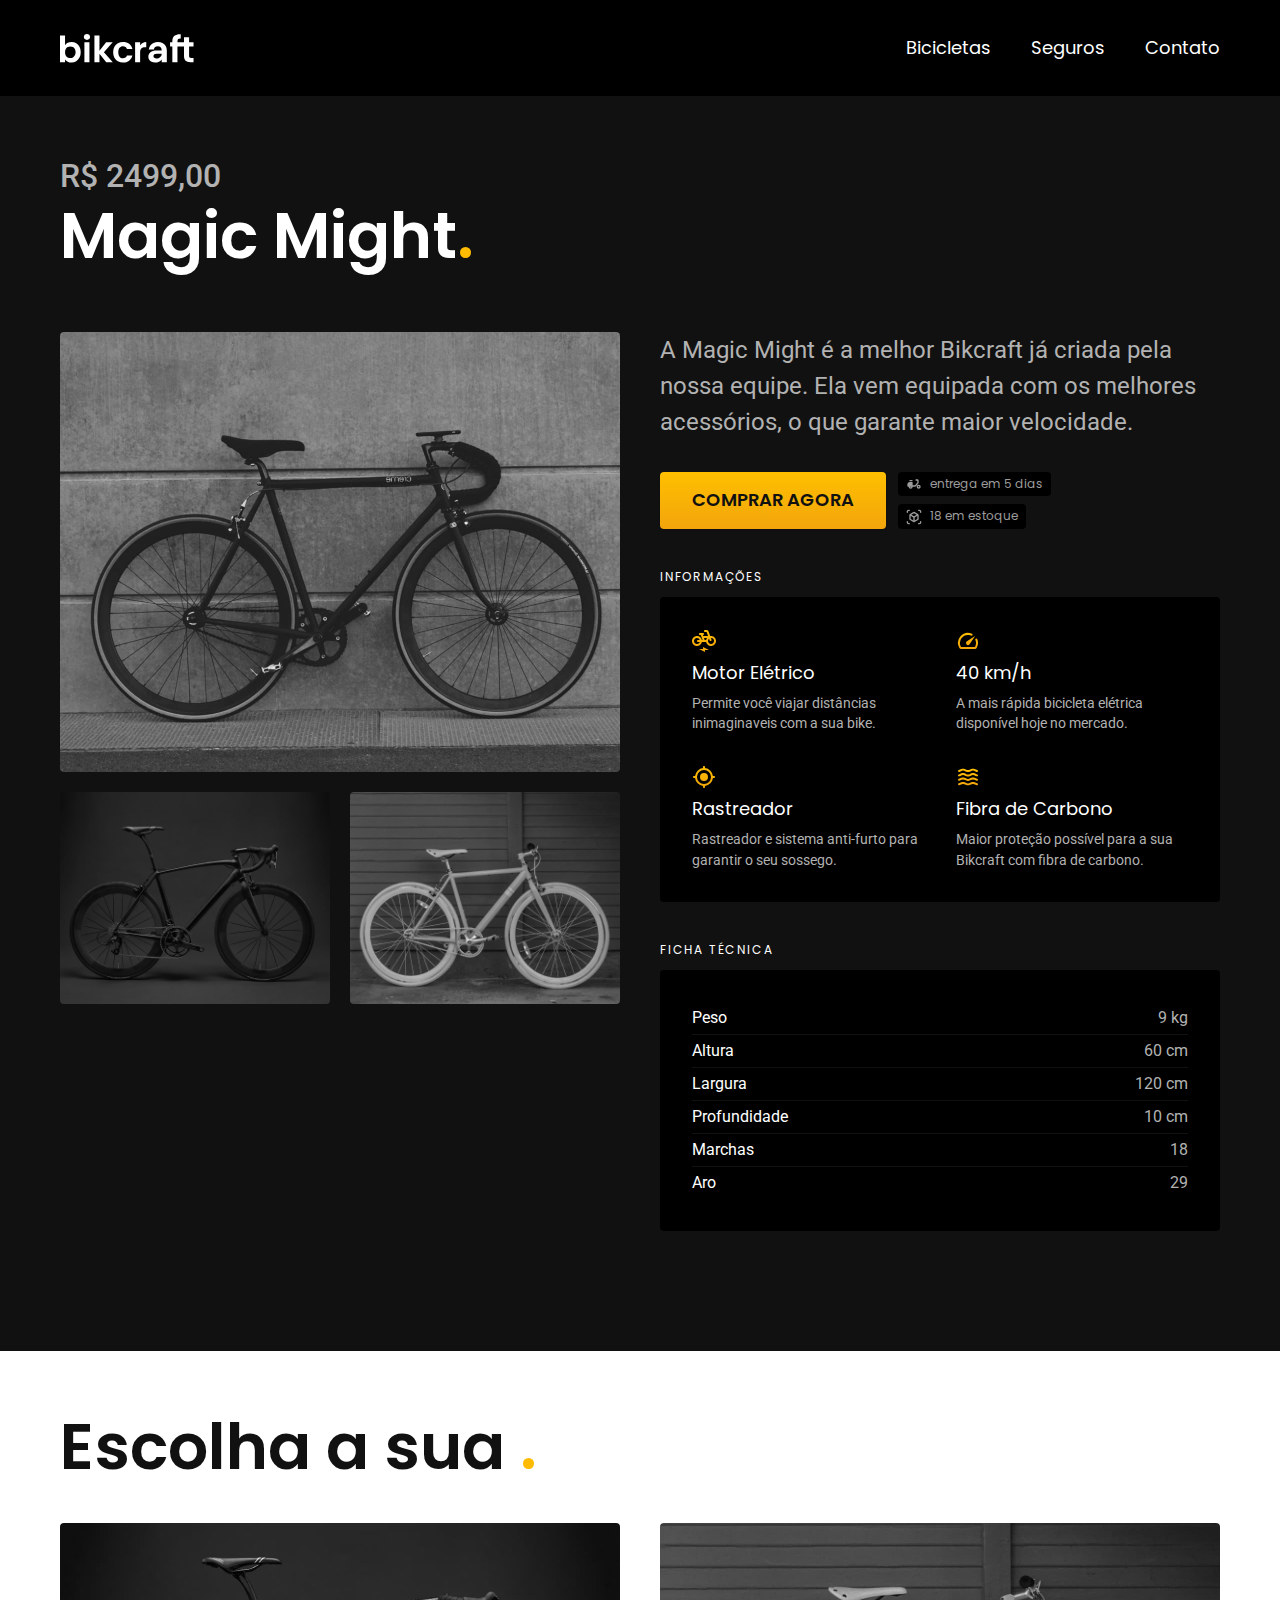
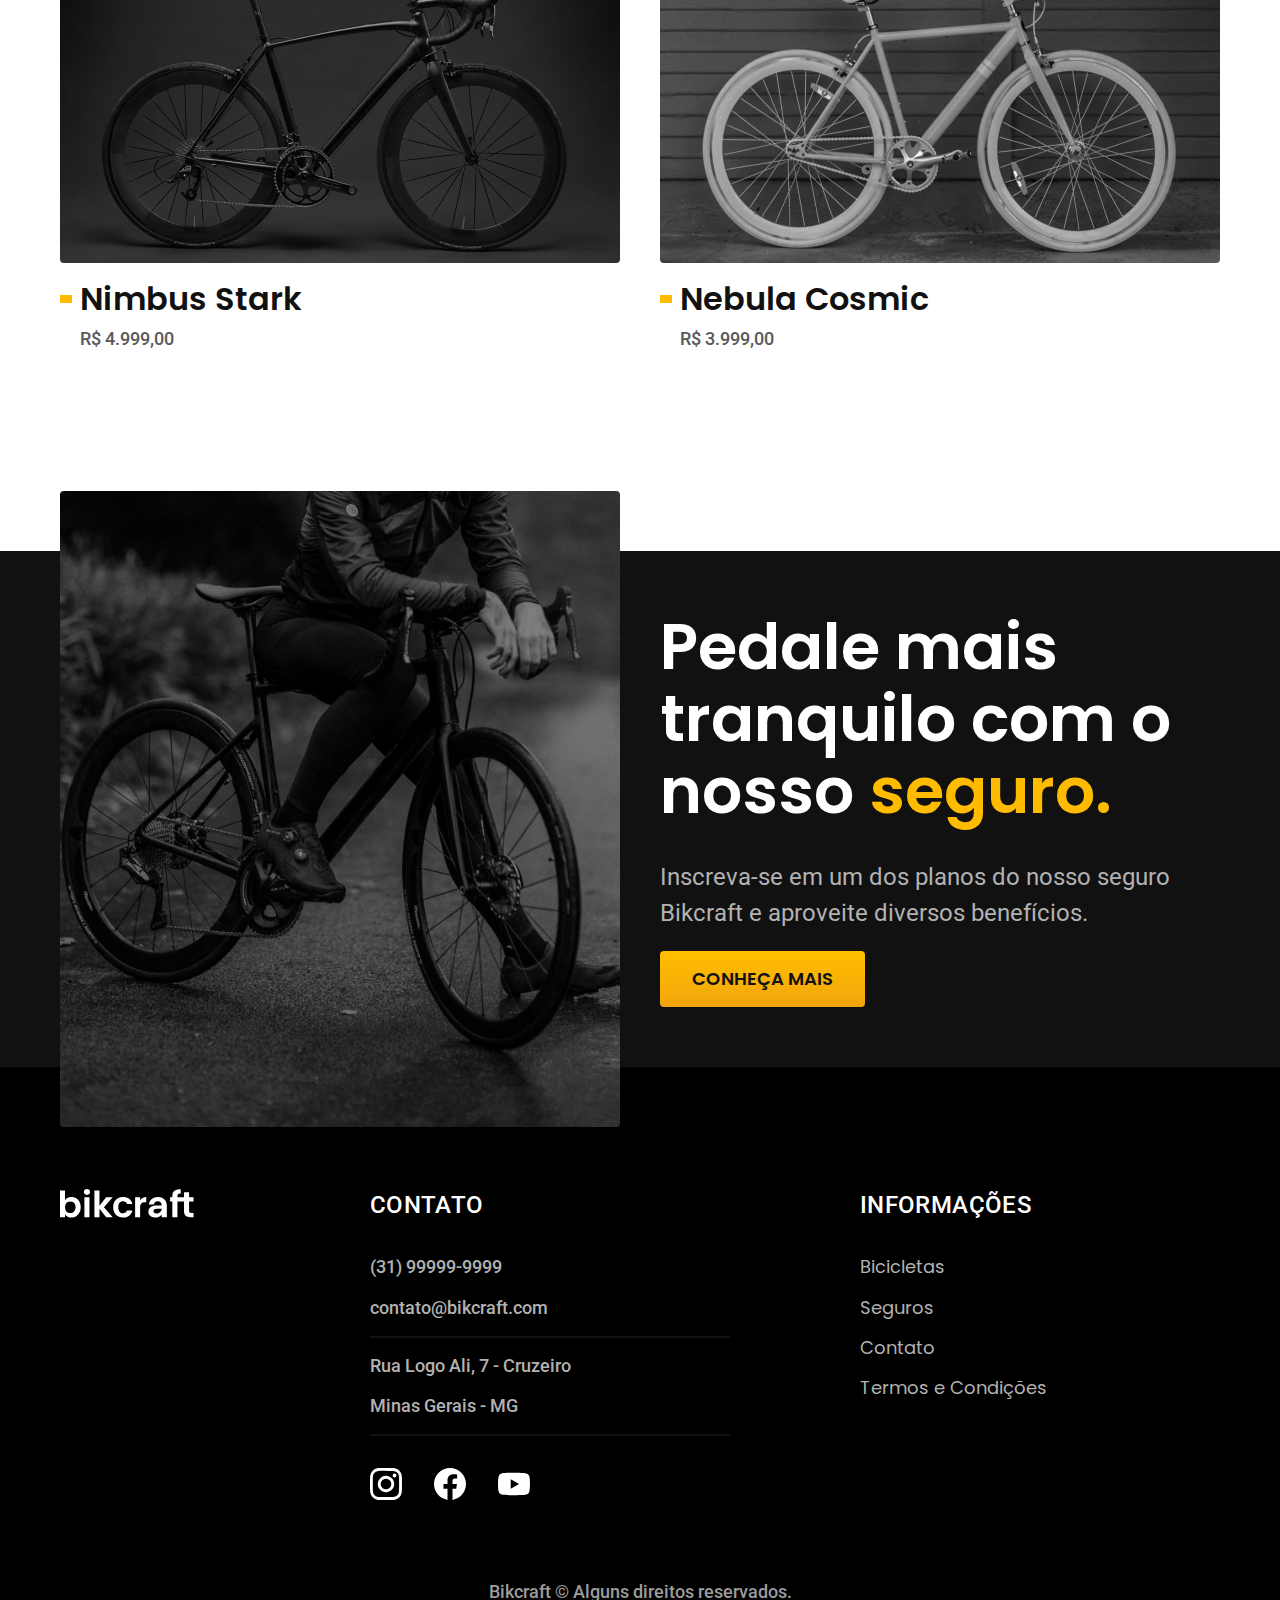
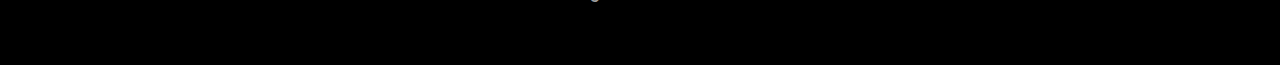
==== bicicletas/magic.html @ 08b771e2 "adicionado paginas internas das bicicletas" ====
<!DOCTYPE html>
<html lang="pt-br">

<head>
    <meta charset="UTF-8">
    <meta name="viewport" content="width=device-width, initial-scale=1.0">
    <meta name="description" content="Bicicleta Magic Might da Bikcraft">
    <link rel="stylesheet" href="../src/css/style.css">
    <title>Magic Might | Bikcraft</title>
</head>

<bodyv id="bicicleta">
    <header class="header-bg cor-p12">
        <div class="header container">
            <a href="../../"><img src="../src/assets/bikcraft.svg" alt="Bikcraft"></a>
            <nav aria-label="primaria">
                <ul class="header-menu font-1-m cor-0">
                    <li><a href="../src/pages/bicicletas.html">Bicicletas</a></li>
                    <li><a href="../src/pages/seguros.html">Seguros</a></li>
                    <li><a href="../src/pages/contato.html">Contato</a></li>
                </ul>

            </nav>
        </div>
    </header>

    <main class="titulo-bg">
        <div>
            <div class="titulo container">
                <p class="font-2-xl cor-5">R$ 2499,00</p>
                <h1 class="font-1-xxl cor-0">Magic Might<span class="cor-p1">.</span></h1>
            </div>
        </div>
        <div class="bicicleta container">
            <div class="bicicleta-imagens">
                <img src="../src/assets/img/bicicleta/nimbus2.jpg" alt="Bicicleta Preta">
                <img src="../src/assets/img/bicicleta/nimbus1.jpg" alt="Bicicleta Preta">
                <img src="../src/assets/img/bicicleta/nimbus3.jpg" alt="Bicicleta Preta">
            </div>
            <div class="bicicleta-conteudo">
                <p class="font-2-l cor-5">A Magic Might é a melhor Bikcraft já
                    criada pela nossa equipe. Ela vem equipada com os melhores
                    acessórios, o que garante maior velocidade.
                </p>
                <div class="bicicleta-comprar">
                    <a class="btn" href="../src/pages/orcamento.html">Comprar Agora</a>
                    <span class="font-1-xs cor-6">
                        <img src="../src/assets/img/icones/entrega.svg" alt="">entrega em 5 dias
                    </span>
                    <span class="font-1-xs cor-6">
                        <img src="../src/assets/img/icones/estoque.svg" alt="">18 em estoque
                    </span>
                </div>
                <h2 class="font-1-xs cor-0">Informações</h2>
                <ul class="bicicleta-informacoes">
                    <li>
                        <img src="../src/assets/img/icones/eletrica.svg" alt="">
                        <h3 class="font-1-m cor-0">Motor Elétrico</h3>
                        <p class="font-2-xs cor-5">Permite você viajar distâncias inimaginaveis com a sua bike.</p>
                    </li>
                    <li>
                        <img src="../src/assets/img/icones/velocidade.svg" alt="">
                        <h3 class="font-1-m cor-0">40 km/h</h3>
                        <p class="font-2-xs cor-5">A mais rápida bicicleta elétrica disponível hoje no mercado.</p>
                    </li>
                    <li>
                        <img src="../src/assets/img/icones/rastreador.svg" alt="">
                        <h3 class="font-1-m cor-0">Rastreador</h3>
                        <p class="font-2-xs cor-5">Rastreador e sistema anti-furto para garantir o seu sossego.</p>
                    </li>
                    <li>
                        <img src="../src/assets/img/icones/carbono.svg" alt="">
                        <h3 class="font-1-m cor-0">Fibra de Carbono</h3>
                        <p class="font-2-xs cor-5">Maior proteção possível para a sua Bikcraft com fibra de carbono.</p>
                    </li>
                </ul>
                <h2 class="font-1-xs cor-0">Ficha Técnica</h2>
                <ul class="bicicleta-ficha font-2-s cor-0">
                    <li>Peso <span>9 kg</span></li>
                    <li>Altura <span>60 cm</span></li>
                    <li>Largura <span>120 cm</span></li>
                    <li>Profundidade <span>10 cm</span></li>
                    <li>Marchas <span>18</span></li>
                    <li>Aro <span>29</span></li>
                </ul>
            </div>



        </div>
    </main>

    <article class="bicicletas-lista container">
        <h2 class="font-1-xxl">Escolha a sua <span class="cor-p1">.</span></h2>
        <ul>
            <li>
                <a href="./nimbus.html">
                    <img src="../src/assets/img/bicicletas/nimbus.jpg" alt="Bicicleta Preta">
                    <h3 class="font-1-xl">Nimbus Stark</h3>
                    <span class="font-2-m cor-8">R$ 4.999,00</span>
                </a>
            </li>
            <li>
                <a href="./nebula.html">
                    <img src="../src/assets/img/bicicletas/nebula.jpg" alt="Bicicleta Preta">
                    <h3 class="font-1-xl">Nebula Cosmic</h3>
                    <span class="font-2-m cor-8">R$ 3.999,00</span>
                </a>
            </li>
        </ul>
    </article>

    <article class="seguro-bike-bg">
        <div class="seguro-bike container">
            <div class="seguro-bike-img">
                <img src="../src/assets/img/fotos/seguros.jpg" alt="Pessoa parada em cima de uma bicicleta.">
            </div>
            <div class="seguro-bike-conteudo">
                <h2 class="font-1-xxl cor-0">Pedale mais tranquilo com o nosso
                    <span class="cor-p1">seguro.</span>
                </h2>
                <p class="font-2-l cor-5">Inscreva-se em um dos planos do nosso
                    seguro Bikcraft e aproveite diversos benefícios.
                </p>
                <a class="btn" href="../src/pages/seguros.html">Conheça Mais</a>
            </div>
        </div>
    </article>

    <footer class="footer-bg">
        <div class="footer container">
            <img src="../src/assets/bikcraft.svg" alt="Bikcraft">
            <div class="footer-contato">
                <h3 class="font-2-l-b cor-0">Contato</h3>
                <ul class="font-2-m cor-5">
                    <li><a href="tel:+5531999999999">(31) 99999-9999</a></li>
                    <li><a href="mailto:contato@bikcraft.com">contato@bikcraft.com</a></li>
                    <li>Rua Logo Ali, 7 - Cruzeiro</li>
                    <li>Minas Gerais - MG</li>
                </ul>
                <div class="footer-redes">
                    <a href="./"><img src="../src/assets/img/redes/instagram.svg" alt="Instagram"></a>
                    <a href="./"><img src="../src/assets/img/redes/facebook.svg" alt="Facebook"></a>
                    <a href="./"><img src="../src/assets/img/redes/youtube.svg" alt="Youtube"></a>
                </div>
            </div>
            <div class="footer-informacoes">
                <h3 class="font-2-l-b cor-0">Informações</h3>
                <nav>
                    <ul class="font-1-m cor-5">
                        <li><a href="../src/pages/bicicletas.html">Bicicletas</a></li>
                        <li><a href="../src/pages/seguros.html">Seguros</a></li>
                        <li><a href="../src/pages/contato.html">Contato</a></li>
                        <li><a href="../src/pages/termos.html">Termos e Condições</a></li>
                    </ul>
                </nav>
            </div>
            <p class="footer-copy font-2-m cor-6">Bikcraft © Alguns direitos reservados.</p>
        </div>
    </footer>
    </body>

</html>
---- src/css/style.css ----
@import "./global/global.css";
@import "./global/cores.css";
@import "./global/header.css";
@import "./global/footer.css";

@import "./utilidades/tipografia.css";
@import "./utilidades/componets.css";

@import "./home/introducao.css";
@import "./home/tecnologia.css";
@import "./home/parceiros.css";
@import "./home/depoimento.css";

@import "./bicicletas/bicicletas-lista.css";
@import "./bicicletas/bicicletas.css";
@import "./bicicletas/bicicleta-informacoes.css";
@import "./bicicletas/seguro-bike.css";

@import "./seguros/seguros.css";
@import "./seguros/vantagens.css";
@import "./seguros/perguntas.css";

@import "./termos/termos.css";
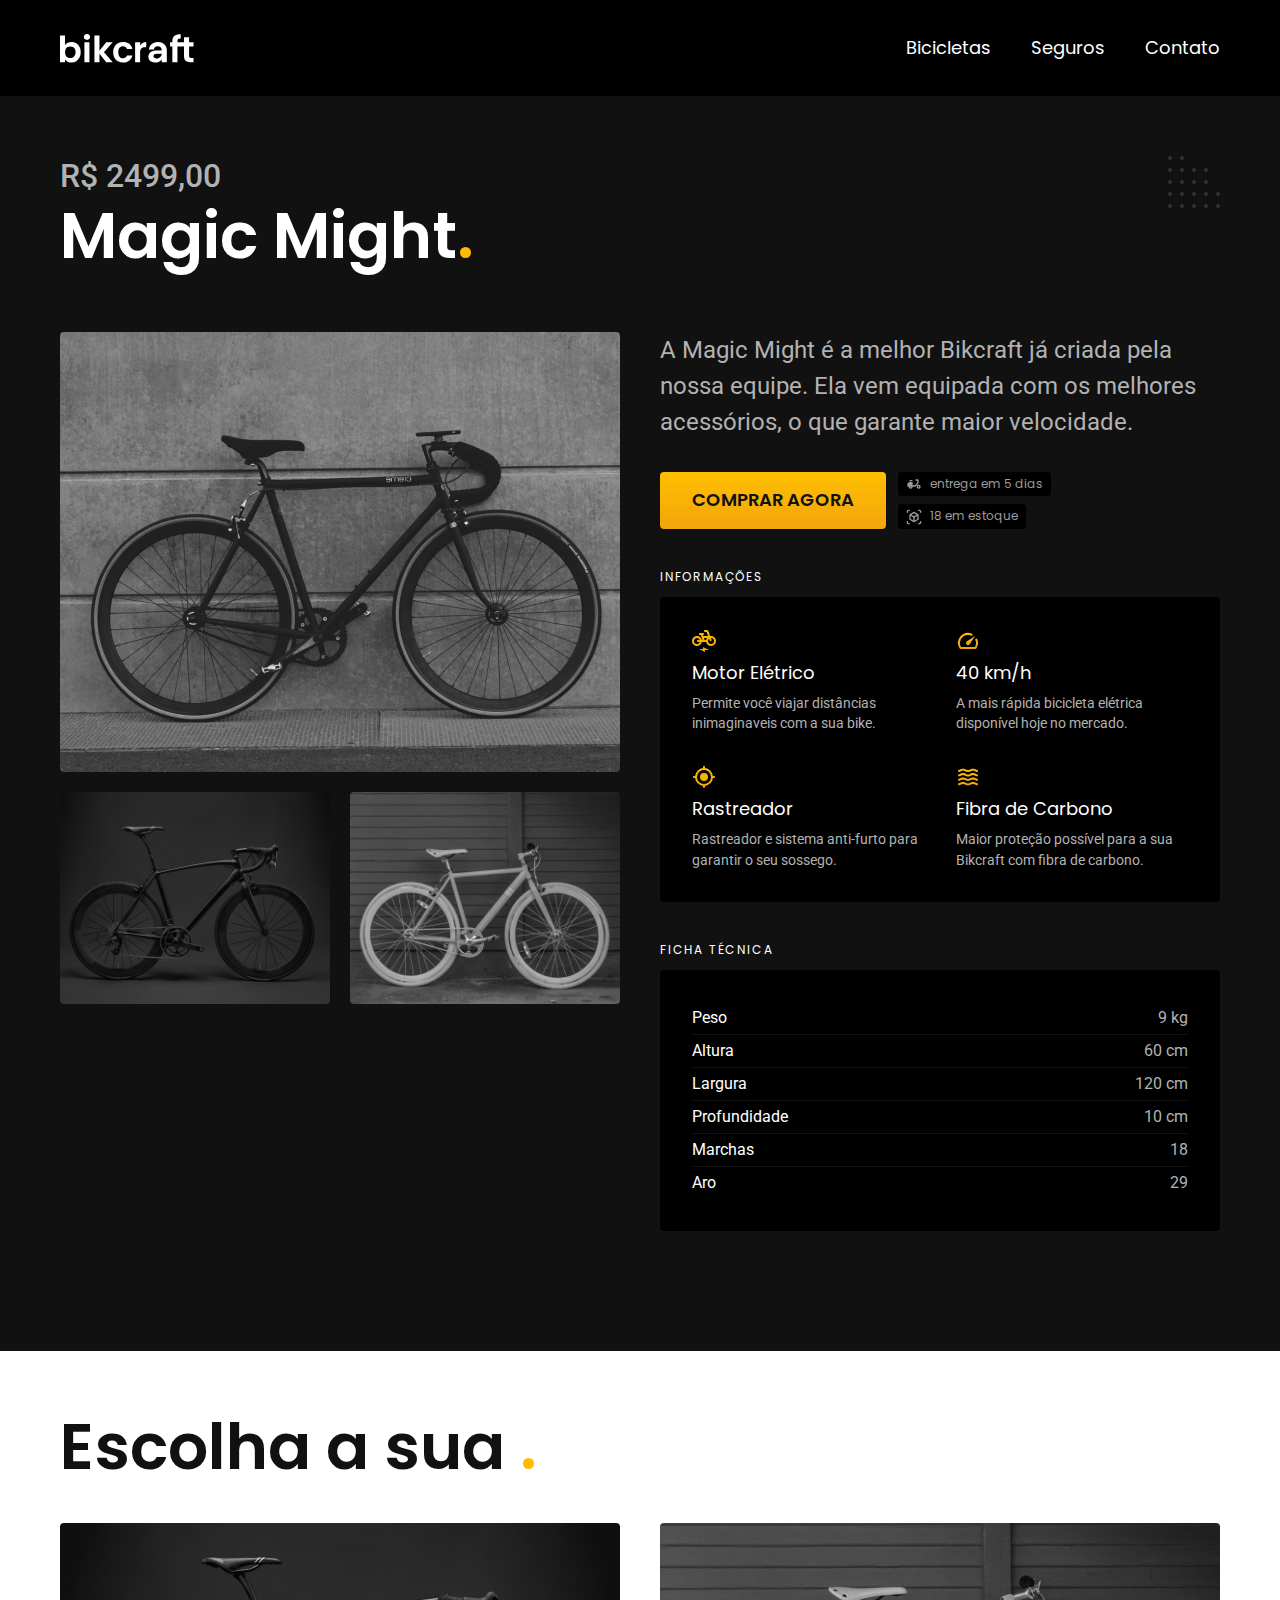
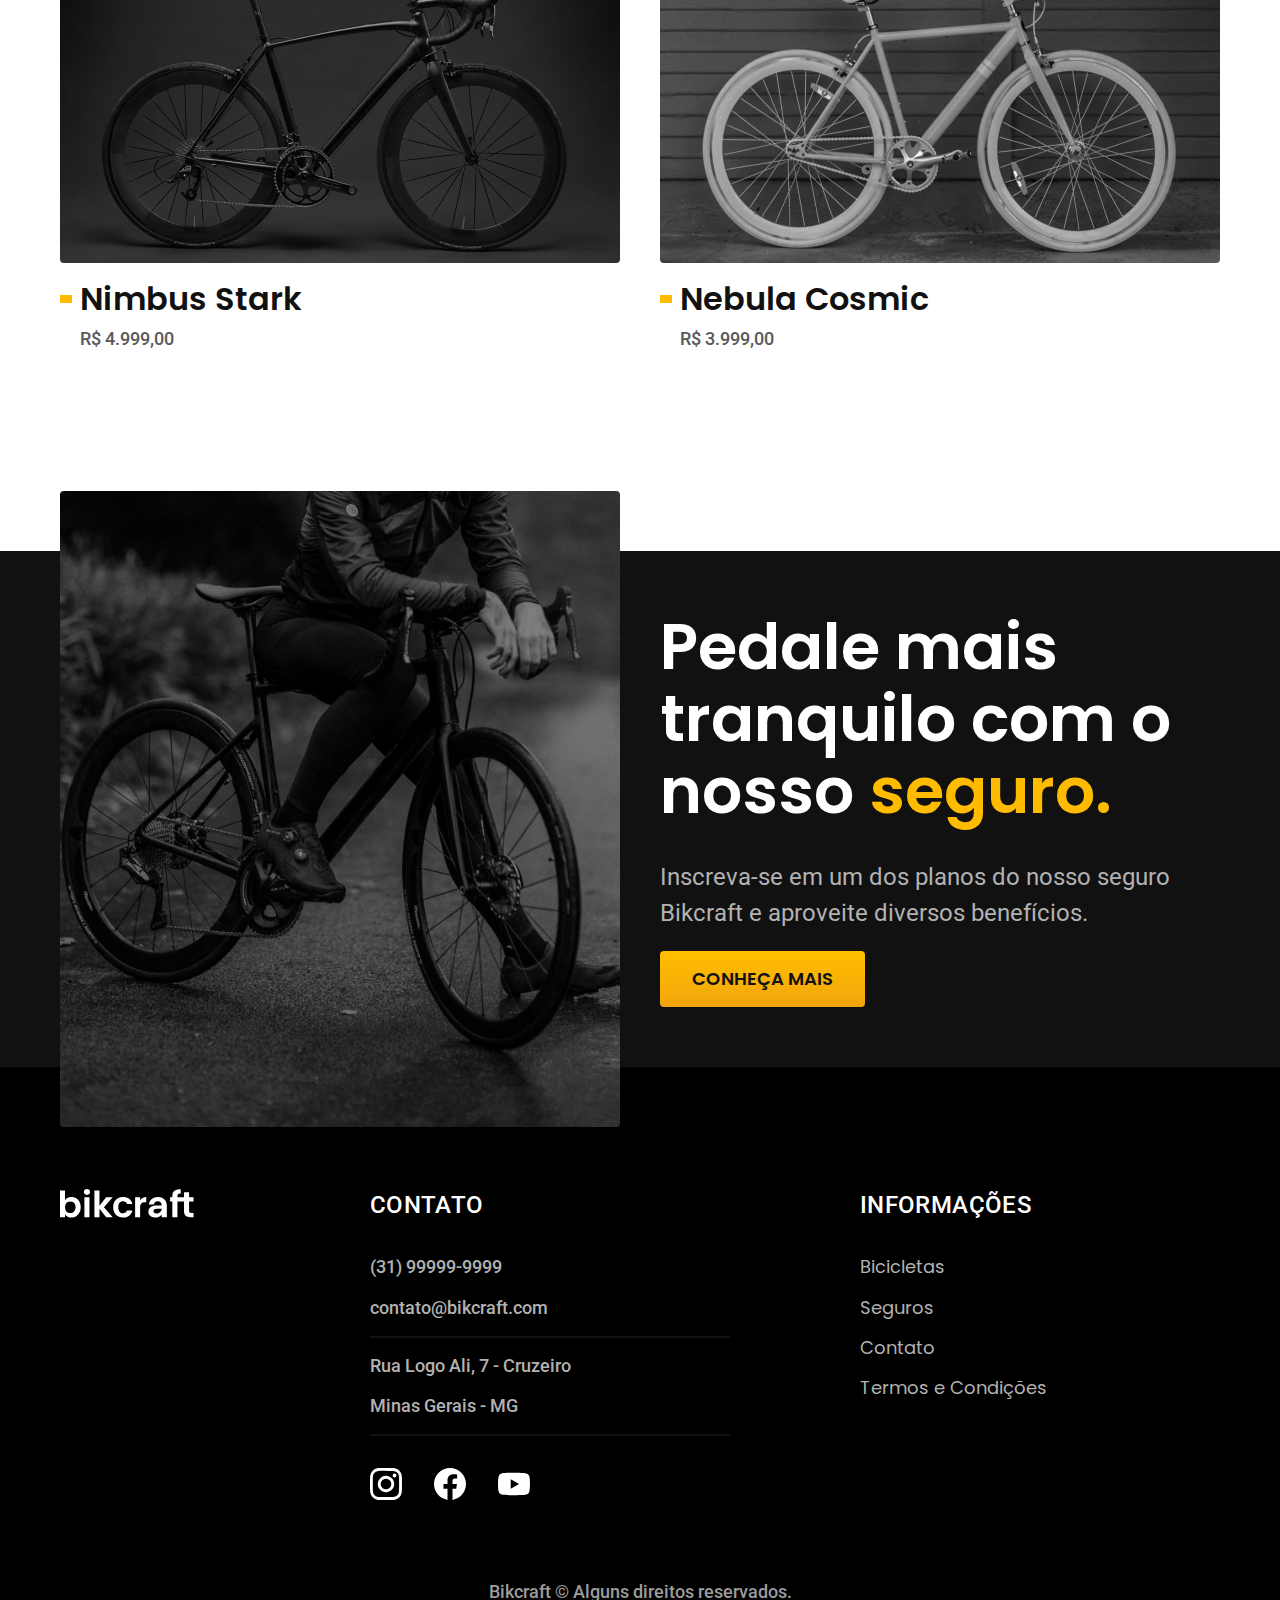
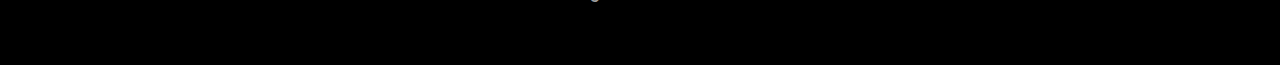
==== commit 747f4317: "adicionado favicon icon nas paginas" ====
--- a/bicicletas/magic.html
+++ b/bicicletas/magic.html
@@ -5,8 +5,11 @@
     <meta charset="UTF-8">
     <meta name="viewport" content="width=device-width, initial-scale=1.0">
     <meta name="description" content="Bicicleta Magic Might da Bikcraft">
+    <link rel="icon" href="../src/assets/favicon.svg" type="image/svg+xml">
+    <link rel="preload" href="../src/css/style.css" as="style">
     <link rel="stylesheet" href="../src/css/style.css">
     <title>Magic Might | Bikcraft</title>
+    <script>document.documentElement.classList.add("js");</script>
 </head>
 
 <bodyv id="bicicleta">
@@ -43,7 +46,7 @@
                     acessórios, o que garante maior velocidade.
                 </p>
                 <div class="bicicleta-comprar">
-                    <a class="btn" href="../src/pages/orcamento.html">Comprar Agora</a>
+                    <a class="btn" href="../src/pages/orcamento.html?tipo=bikcraft&produto=magic">Comprar Agora</a>
                     <span class="font-1-xs cor-6">
                         <img src="../src/assets/img/icones/entrega.svg" alt="">entrega em 5 dias
                     </span>
@@ -158,6 +161,7 @@
             <p class="footer-copy font-2-m cor-6">Bikcraft © Alguns direitos reservados.</p>
         </div>
     </footer>
+    <script src="../src/js/script.js"></script>
     </body>
 
 </html>--- a/src/css/style.css
+++ b/src/css/style.css
@@ -2,9 +2,11 @@
 @import "./global/cores.css";
 @import "./global/header.css";
 @import "./global/footer.css";
+@import "./utilidades/animacao.css";
 
 @import "./utilidades/tipografia.css";
 @import "./utilidades/componets.css";
+@import "./utilidades/formulario.css";
 
 @import "./home/introducao.css";
 @import "./home/tecnologia.css";
@@ -20,4 +22,9 @@
 @import "./seguros/vantagens.css";
 @import "./seguros/perguntas.css";
 
+@import "./contato/contato.css";
+@import "./contato/lojas.css";
+
+@import "./orcamento/orcamento.css";
+
 @import "./termos/termos.css";
--- a/src/css/style.css
+++ b/src/css/style.css
@@ -2,9 +2,11 @@
 @import "./global/cores.css";
 @import "./global/header.css";
 @import "./global/footer.css";
+@import "./utilidades/animacao.css";
 
 @import "./utilidades/tipografia.css";
 @import "./utilidades/componets.css";
+@import "./utilidades/formulario.css";
 
 @import "./home/introducao.css";
 @import "./home/tecnologia.css";
@@ -20,4 +22,9 @@
 @import "./seguros/vantagens.css";
 @import "./seguros/perguntas.css";
 
+@import "./contato/contato.css";
+@import "./contato/lojas.css";
+
+@import "./orcamento/orcamento.css";
+
 @import "./termos/termos.css";
